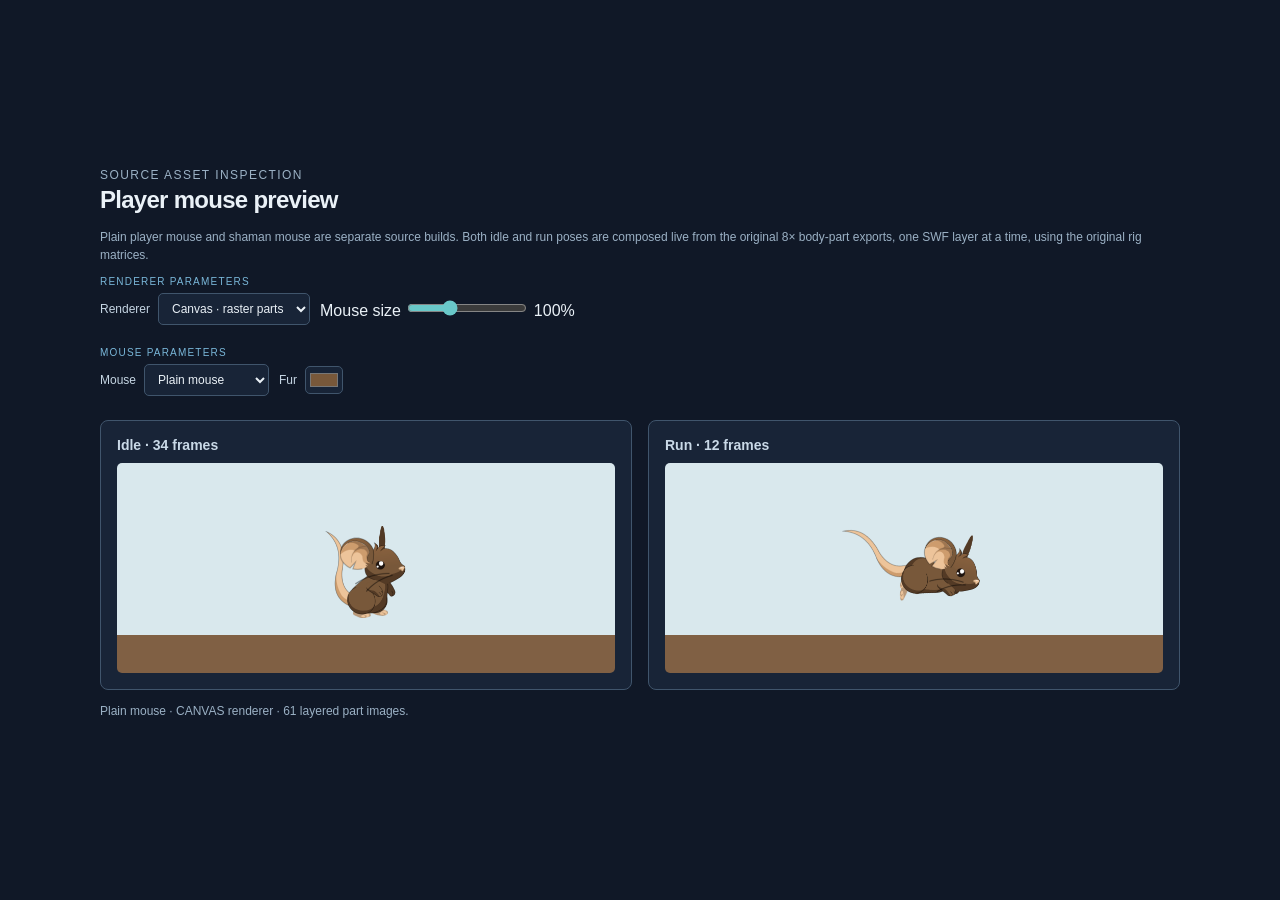
==== preview.html @ 10d97ac6 "first commit" ====
<!doctype html>
<html lang="en">
<head>
  <meta charset="utf-8"><meta name="viewport" content="width=device-width, initial-scale=1">
  <title>Transformice default mouse · asset preview</title><link rel="stylesheet" href="styles.css">
</head>
<body><main class="app preview-page">
  <header class="heading"><div><p class="eyebrow">Source asset inspection</p><h1>Player mouse preview</h1></div></header>
  <p class="preview-caption">Plain player mouse and shaman mouse are separate source builds. Both idle and run poses are composed live from the original 8× body-part exports, one SWF layer at a time, using the original rig matrices.</p>
   <div class="asset-controls">
    <section class="control-group">
      <p class="control-group-label">Renderer parameters</p>
      <div class="asset-controls-row">
        <label class="mode-control">Renderer
          <select id="renderer-type">
            <option value="canvas">Canvas · raster parts</option>
            <option value="svg">SVG · vector parts</option>
          </select>
        </label>
        <label class="zoom-control">Mouse size
          <input id="preview-zoom" type="range" min="50" max="200" step="10" value="100">
          <output id="preview-zoom-value" for="preview-zoom">100%</output>
        </label>
      </div>
    </section>
    <section class="control-group">
      <p class="control-group-label">Mouse parameters</p>
      <div class="asset-controls-row">
        <label class="mode-control">Mouse
          <select id="mouse-type">
            <option value="plain">Plain mouse</option>
            <option value="shaman">Shaman mouse</option>
          </select>
        </label>
        <label class="mode-control" id="shaman-level-control" hidden>Shaman level
          <select id="shaman-level">
            <option value="0">Normal Mode</option>
            <option value="1">Hard Mode</option>
            <option value="2">Divine Mode · wings</option>
          </select>
        </label>
        <label class="color-control">Fur <input id="fur-color" type="color" value="#78583a"></label>
        <label class="color-control" id="accent-control" hidden>Shaman color <input id="accent-color" type="color" value="#95d5b6"></label>
      </div>
    </section>
   </div>
  <section class="preview-grid">
    <article class="preview-card"><h2>Idle · 34 frames</h2><div class="preview-stage"><canvas id="idle-canvas" class="character-canvas" role="img" aria-label="Player mouse idle animation"></canvas></div></article>
    <article class="preview-card"><h2>Run · 12 frames</h2><div class="preview-stage"><canvas id="run-canvas" class="character-canvas" role="img" aria-label="Player mouse running animation"></canvas></div></article>
  </section>
  <p id="status" class="preview-caption">Loading local part PNGs…</p>
 </main><script src="js/mouse-rig-data.js?v=10"></script><script src="js/mouse-parts-data.js?v=10"></script><script src="js/mouse-parts.js?v=10"></script><script src="js/preview.js?v=10"></script></body></html>
---- styles.css ----
:root {
  color-scheme: dark;
  font-family: Inter, "Segoe UI", sans-serif;
  background: #101827;
  color: #eaf1f7;
  font-synthesis: none;
}
* { box-sizing: border-box; }
body { margin: 0; min-height: 100vh; display: grid; place-items: center; padding: 28px; }
.app { width: min(100%, 900px); }
.heading { display:flex; align-items:center; justify-content:space-between; margin:0 0 14px; }
.eyebrow { color:#9bb1c5; font-size:12px; letter-spacing:.12em; text-transform:uppercase; margin:0 0 4px; }
h1 { font-size:24px; margin:0; letter-spacing:-.03em; }
.engine-tag { border:1px solid #40556c; border-radius:999px; padding:7px 12px; color:#bed5e9; font-size:11px; letter-spacing:.12em; }
.game-shell { overflow:hidden; border:1px solid #40556c; border-radius:8px; box-shadow:0 20px 55px #050a12aa; background:#d9e8ed; }
#game { display:block; width:100%; height:auto; outline:none; }
#game:focus-visible { box-shadow: inset 0 0 0 3px #f7cf61; }
.controls { display:flex; align-items:center; justify-content:space-between; gap:12px; padding:10px 3px 0; color:#c8d6e1; font-size:12px; }
.controls p { margin:0; }
kbd { border:1px solid #53677d; border-radius:4px; background:#192638; color:#fff; padding:2px 5px; font:inherit; }
#message { color:#ffda69; font-weight:600; }
.map-note { color:#91a4b7; font-size:11px; margin:10px 3px; }
.load-error { position:absolute; inset:0; display:grid; place-items:center; background:#101827ee; color:#ffb8a8; padding:24px; text-align:center; }
.load-error[hidden] { display:none; }
.preview-page { width:min(1080px,100%); }
.preview-links { display:flex; gap:18px; flex-wrap:wrap; }
.preview-grid { display:grid; grid-template-columns:repeat(2,minmax(0,1fr)); gap:16px; }
.preview-card { padding:16px; border:1px solid #40556c; border-radius:8px; background:#182437; }
.preview-card h2 { margin:0 0 10px; font-size:14px; color:#c9d9e7; }
.preview-stage { height:210px; display:grid; place-items:center; overflow:hidden; border-radius:5px; background:linear-gradient(#d9e8ed 0 82%,#806044 82%); }
.preview-stage img { image-rendering:auto; width:206px; height:auto; }
.preview-caption { color:#9bb1c5; font-size:12px; line-height:1.5; }
.asset-controls { display:flex; flex-direction:column; gap:10px; margin-bottom:14px; }
.asset-controls-row { display:flex; align-items:center; flex-wrap:wrap; gap:10px; }
.control-group { padding:0 0 10px; }
.control-group + .control-group { padding-top:2px; }
.control-group-label { margin:0 0 6px; color:#79b6d8; font-size:10px; letter-spacing:.12em; text-transform:uppercase; }
.mode-control { display:inline-flex; align-items:center; gap:8px; color:#c5d5e3; font-size:12px; }
.mode-control select { border:1px solid #40556c; border-radius:5px; padding:7px 9px; background:#182437; color:#eaf1f7; font:inherit; }
.zoom-control input[type="range"] { width:120px; padding:0; accent-color:#69c8c9; }
.zoom-control output { min-width:3.2ch; text-align:right; font-variant-numeric:tabular-nums; color:#eaf1f7; }
.mode-control[hidden], .color-control[hidden] { display:none; }
.mode-toggle { display:inline-flex; align-items:center; gap:8px; padding:8px 11px; border:1px solid #40556c; border-radius:6px; color:#d7e5f0; font-size:13px; cursor:pointer; }
.mode-toggle input { accent-color:#69c8c9; width:16px; height:16px; }
.color-control { display:inline-flex; align-items:center; gap:8px; color:#c5d5e3; font-size:12px; }
.color-control input { width:38px; height:28px; padding:2px; border:1px solid #40556c; border-radius:5px; background:#182437; }
.color-control:has(input:disabled) { opacity:.45; }
.character-inline, .character-canvas { display:block; width:206px; height:154px; overflow:visible; }
.character-canvas { image-rendering:auto; }
.preview-stage > [hidden] { display:none !important; }
.artifact-page { width:min(1440px,100%); }
.artifact-controls,.artifact-frame-controls { display:flex; align-items:center; flex-wrap:wrap; gap:10px; margin:14px 0; }
.artifact-grid { display:grid; grid-template-columns:repeat(2,minmax(0,1fr)); gap:16px; }
.artifact-stage { height:440px; overflow:auto; display:grid; place-items:center; border-radius:5px; background-color:#d9e8ed; background-image:linear-gradient(45deg,#c5d8df 25%,transparent 25%),linear-gradient(-45deg,#c5d8df 25%,transparent 25%),linear-gradient(45deg,transparent 75%,#c5d8df 75%),linear-gradient(-45deg,transparent 75%,#c5d8df 75%); background-size:20px 20px; background-position:0 0,0 10px,10px -10px,-10px 0; }
.artifact-stage svg,.artifact-stage img,.artifact-stage canvas { display:block; max-width:none; flex:none; }
.artifact-stage [hidden] { display:none; }
.artifact-stage svg { overflow:visible; }
.assembled-stage img { object-fit:contain; }
.artifact-meta { min-height:2.5em; margin:10px 0 0; color:#9bb1c5; font-size:11px; line-height:1.5; overflow-wrap:anywhere; }
.artifact-frame-controls input[type="number"] { width:64px; border:1px solid #40556c; border-radius:5px; padding:7px; background:#182437; color:#eaf1f7; font:inherit; }
@media(max-width:620px) { body{padding:14px}.controls{align-items:flex-start; flex-direction:column}.preview-grid{grid-template-columns:1fr} }
@media(max-width:900px) { .artifact-grid{grid-template-columns:1fr}.artifact-stage{height:360px} }
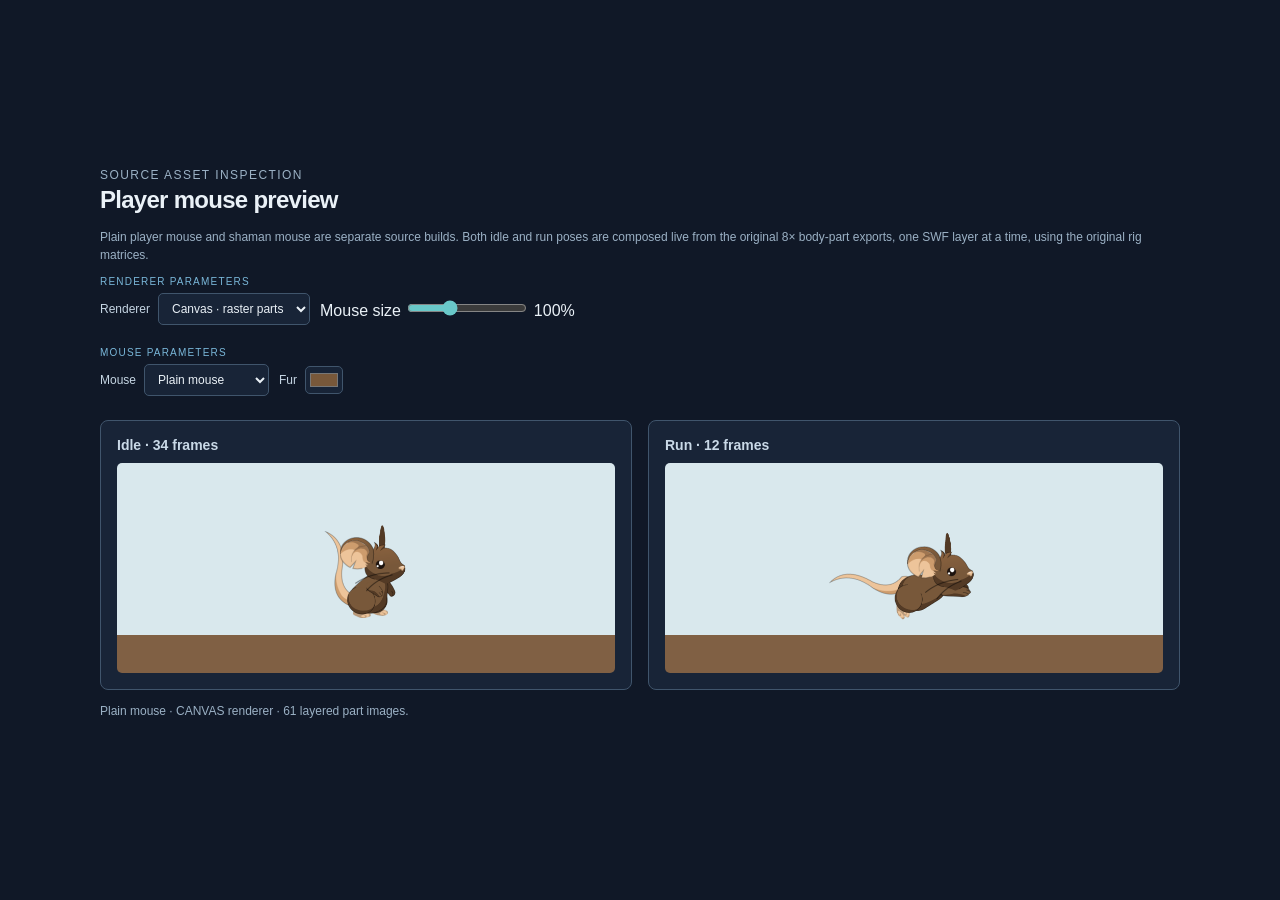
==== commit 4f237f87: "improve color picker performance" ====
--- a/preview.html
+++ b/preview.html
@@ -49,4 +49,4 @@
     <article class="preview-card"><h2>Run · 12 frames</h2><div class="preview-stage"><canvas id="run-canvas" class="character-canvas" role="img" aria-label="Player mouse running animation"></canvas></div></article>
   </section>
   <p id="status" class="preview-caption">Loading local part PNGs…</p>
- </main><script src="js/mouse-rig-data.js?v=10"></script><script src="js/mouse-parts-data.js?v=10"></script><script src="js/mouse-parts.js?v=10"></script><script src="js/preview.js?v=10"></script></body></html>
+ </main><script src="js/mouse-rig-data.js?v=11"></script><script src="js/mouse-parts-data.js?v=11"></script><script src="js/mouse-parts.js?v=11"></script><script src="js/preview.js?v=11"></script></body></html>
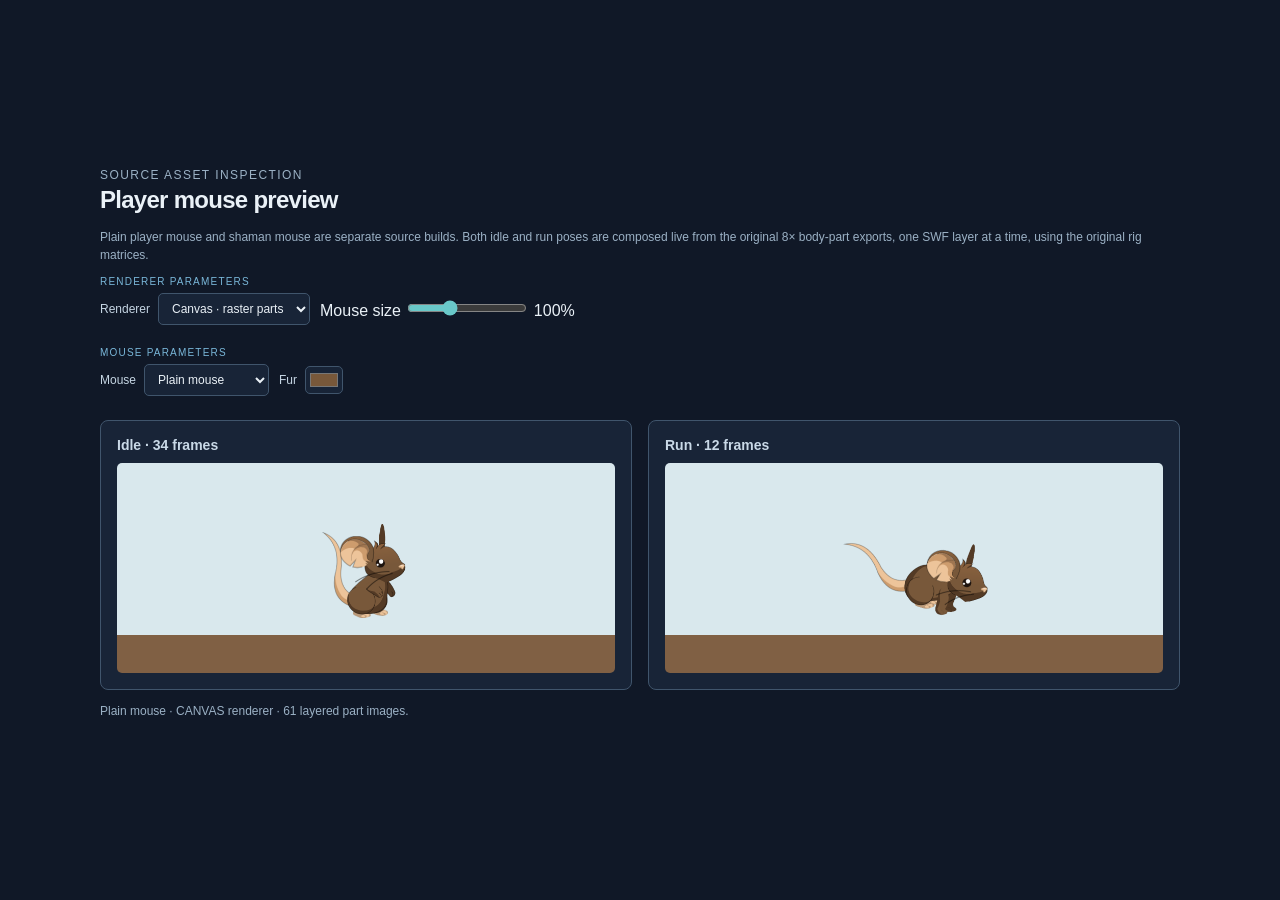
==== commit f2889663: "zoom around mouse pivot" ====
--- a/preview.html
+++ b/preview.html
@@ -49,4 +49,4 @@
     <article class="preview-card"><h2>Run · 12 frames</h2><div class="preview-stage"><canvas id="run-canvas" class="character-canvas" role="img" aria-label="Player mouse running animation"></canvas></div></article>
   </section>
   <p id="status" class="preview-caption">Loading local part PNGs…</p>
- </main><script src="js/mouse-rig-data.js?v=11"></script><script src="js/mouse-parts-data.js?v=11"></script><script src="js/mouse-parts.js?v=11"></script><script src="js/preview.js?v=11"></script></body></html>
+ </main><script src="js/mouse-rig-data.js?v=12"></script><script src="js/mouse-parts-data.js?v=12"></script><script src="js/mouse-parts.js?v=12"></script><script src="js/preview.js?v=12"></script></body></html>
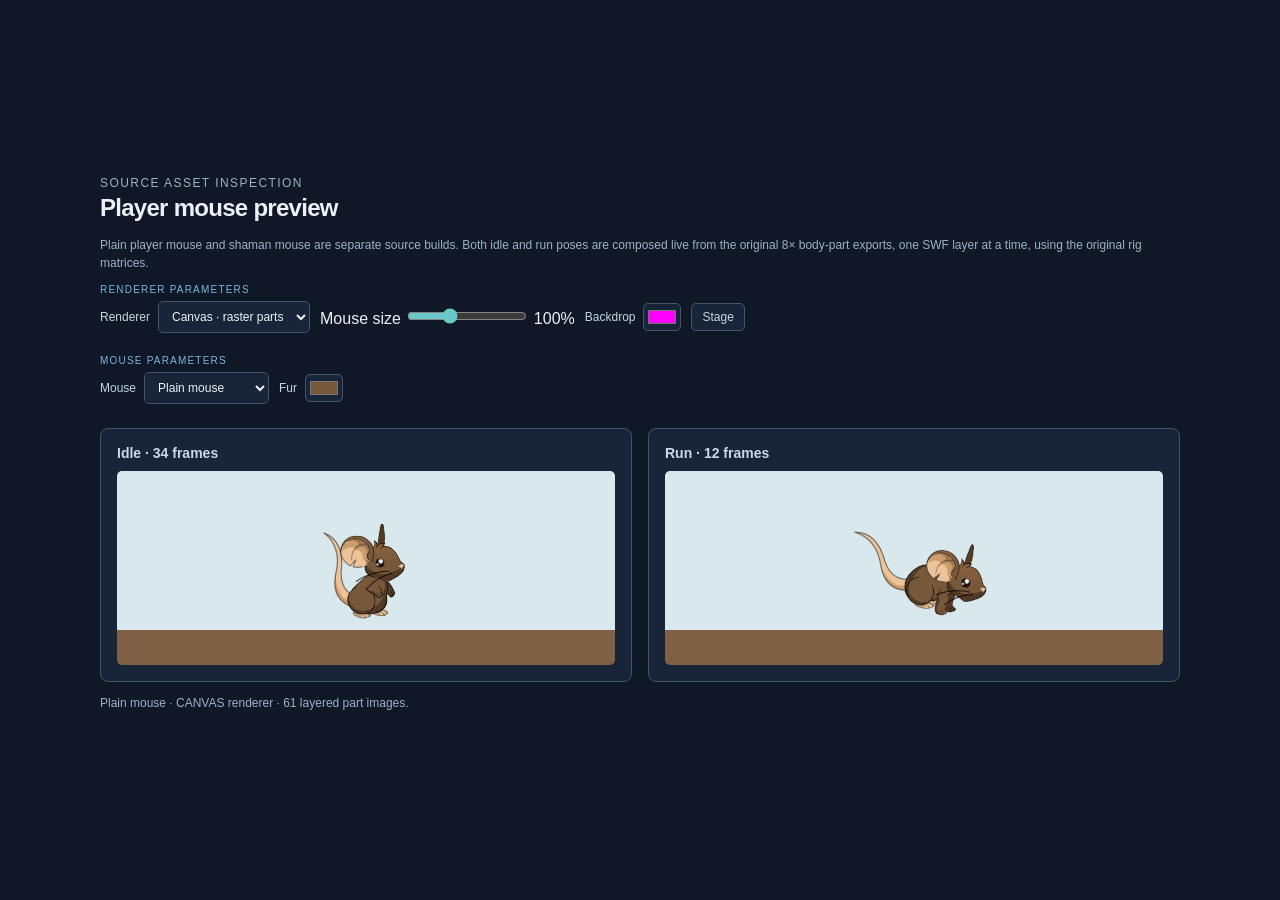
==== commit b33e1c6e: "Update mouse preview renderer and controls" ====
--- a/preview.html
+++ b/preview.html
@@ -1,8 +1,8 @@
-<!doctype html>
+﻿<!doctype html>
 <html lang="en">
 <head>
   <meta charset="utf-8"><meta name="viewport" content="width=device-width, initial-scale=1">
-  <title>Transformice default mouse · asset preview</title><link rel="stylesheet" href="styles.css">
+  <title>Transformice default mouse · asset preview</title><link rel="stylesheet" href="styles.css?v=22">
 </head>
 <body><main class="app preview-page">
   <header class="heading"><div><p class="eyebrow">Source asset inspection</p><h1>Player mouse preview</h1></div></header>
@@ -21,6 +21,10 @@
           <input id="preview-zoom" type="range" min="50" max="200" step="10" value="100">
           <output id="preview-zoom-value" for="preview-zoom">100%</output>
         </label>
+        <label class="color-control">Backdrop
+          <input id="backdrop-color" type="color" value="#ff00ff">
+        </label>
+        <button type="button" id="backdrop-reset" class="ghost-button">Stage</button>
       </div>
     </section>
     <section class="control-group">
@@ -49,4 +53,4 @@
     <article class="preview-card"><h2>Run · 12 frames</h2><div class="preview-stage"><canvas id="run-canvas" class="character-canvas" role="img" aria-label="Player mouse running animation"></canvas></div></article>
   </section>
   <p id="status" class="preview-caption">Loading local part PNGs…</p>
- </main><script src="js/mouse-rig-data.js?v=12"></script><script src="js/mouse-parts-data.js?v=12"></script><script src="js/mouse-parts.js?v=12"></script><script src="js/preview.js?v=12"></script></body></html>
+ </main><script src="js/mouse-rig-data.js?v=22"></script><script src="js/mouse-parts-data.js?v=22"></script><script src="js/mouse-parts.js?v=22"></script><script src="js/preview.js?v=22"></script></body></html>
--- a/styles.css
+++ b/styles.css
@@ -44,6 +44,8 @@
 .mode-toggle input { accent-color:#69c8c9; width:16px; height:16px; }
 .color-control { display:inline-flex; align-items:center; gap:8px; color:#c5d5e3; font-size:12px; }
 .color-control input { width:38px; height:28px; padding:2px; border:1px solid #40556c; border-radius:5px; background:#182437; }
+.ghost-button { border:1px solid #40556c; border-radius:5px; padding:6px 10px; background:#182437; color:#c5d5e3; font:inherit; font-size:12px; cursor:pointer; }
+.ghost-button:hover { border-color:#69c8c9; color:#eaf1f7; }
 .color-control:has(input:disabled) { opacity:.45; }
 .character-inline, .character-canvas { display:block; width:206px; height:154px; overflow:visible; }
 .character-canvas { image-rendering:auto; }
